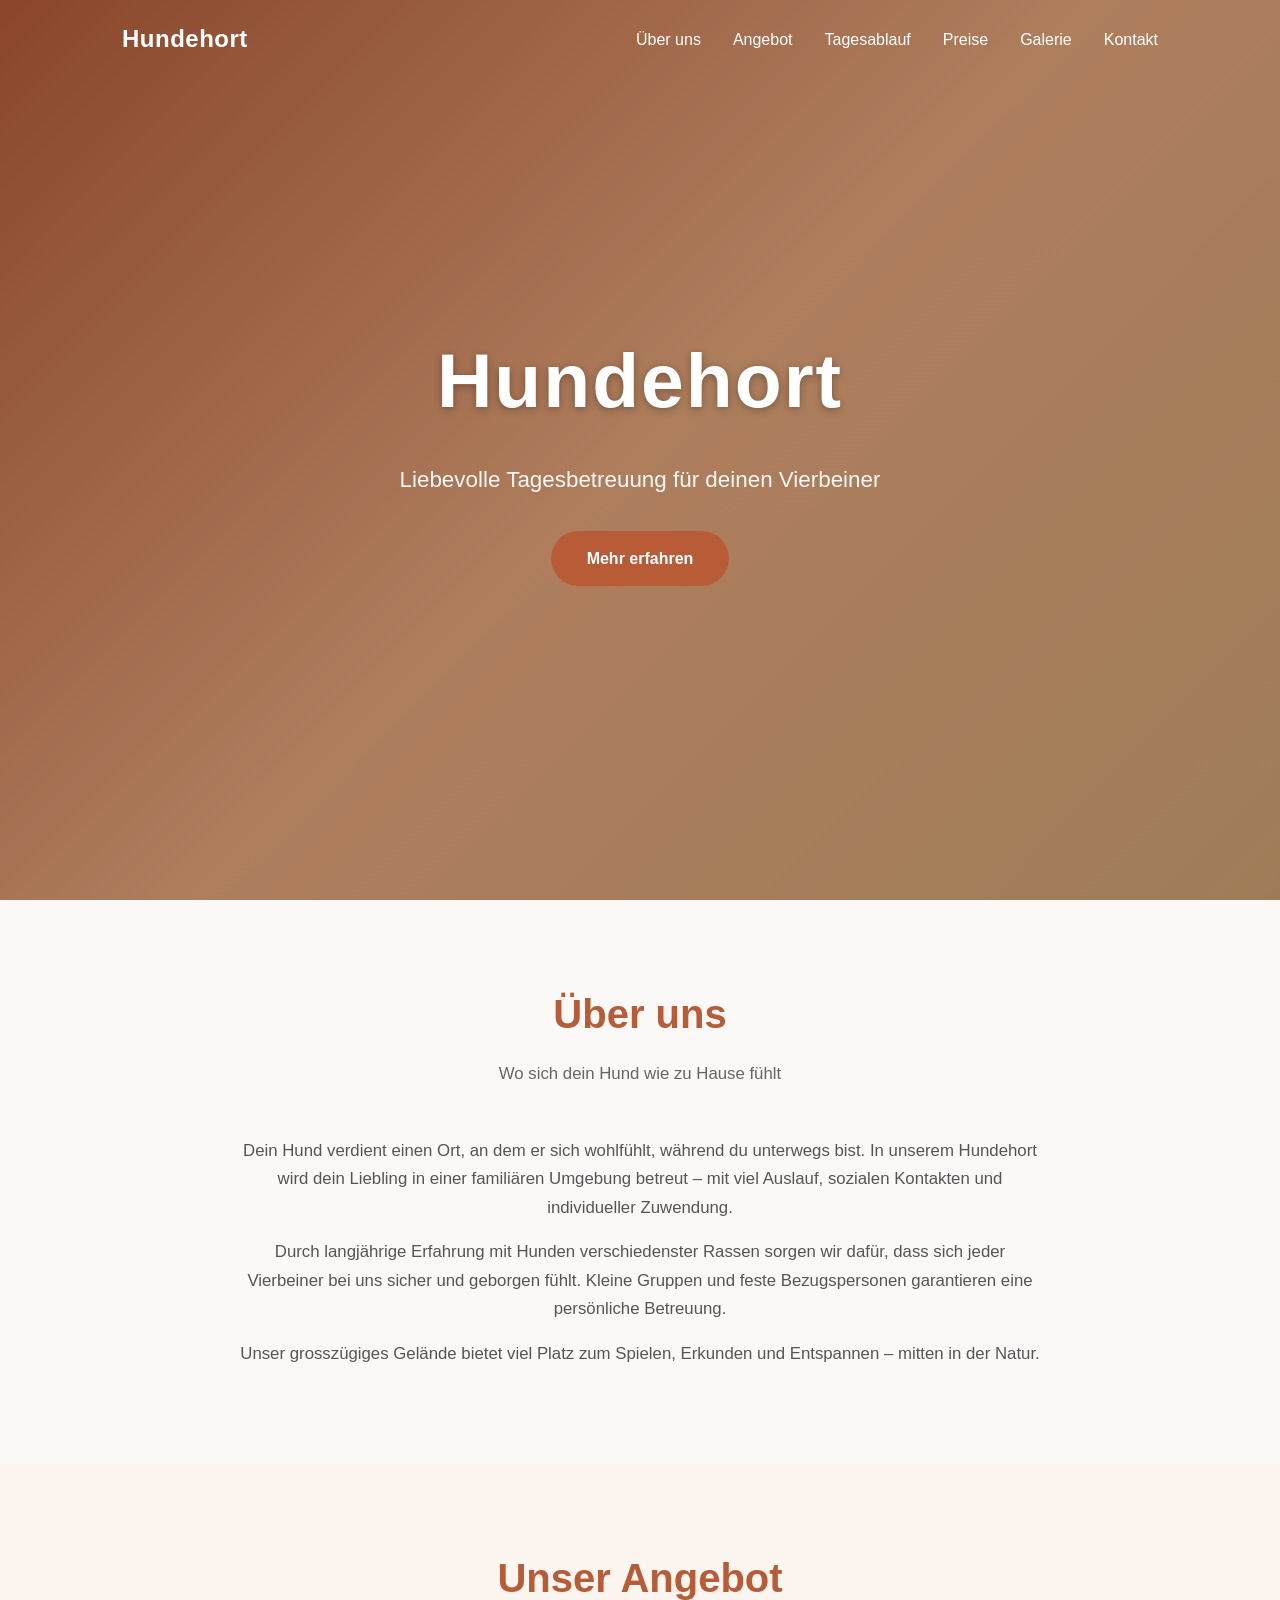
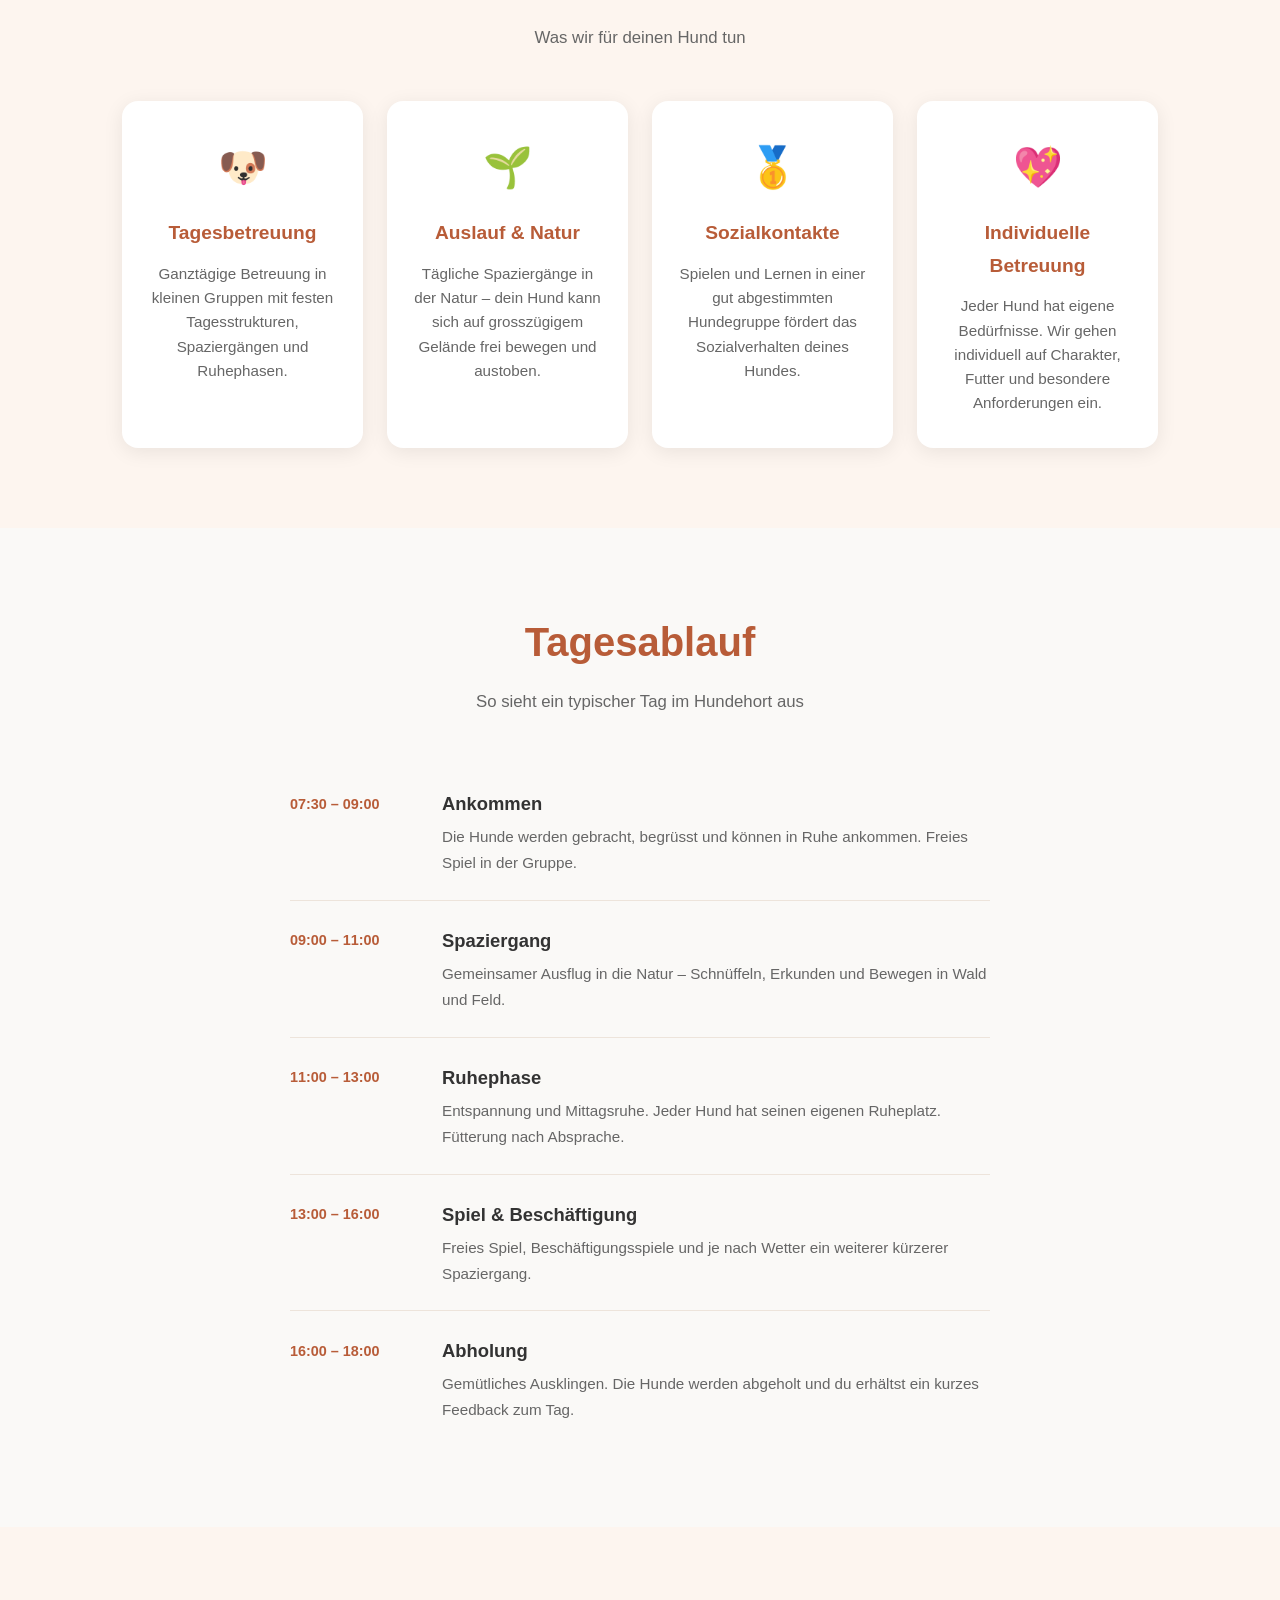
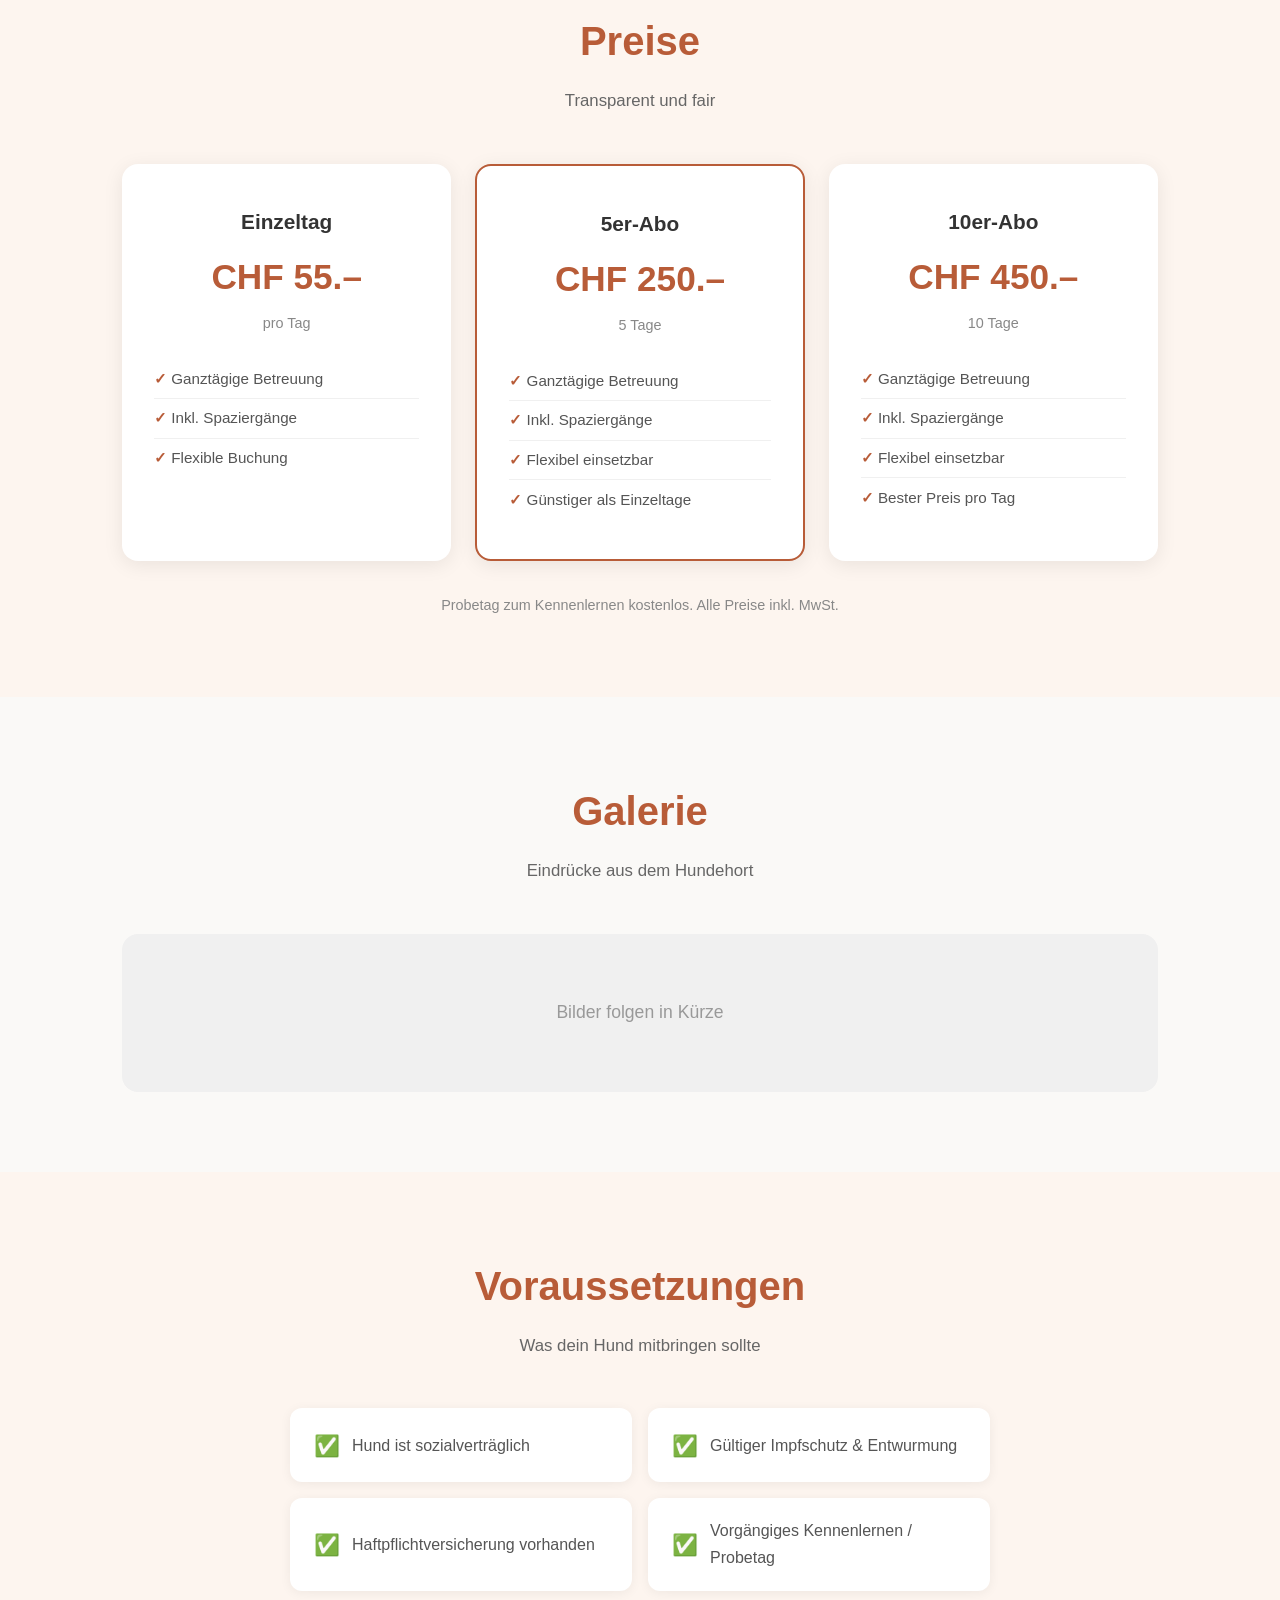
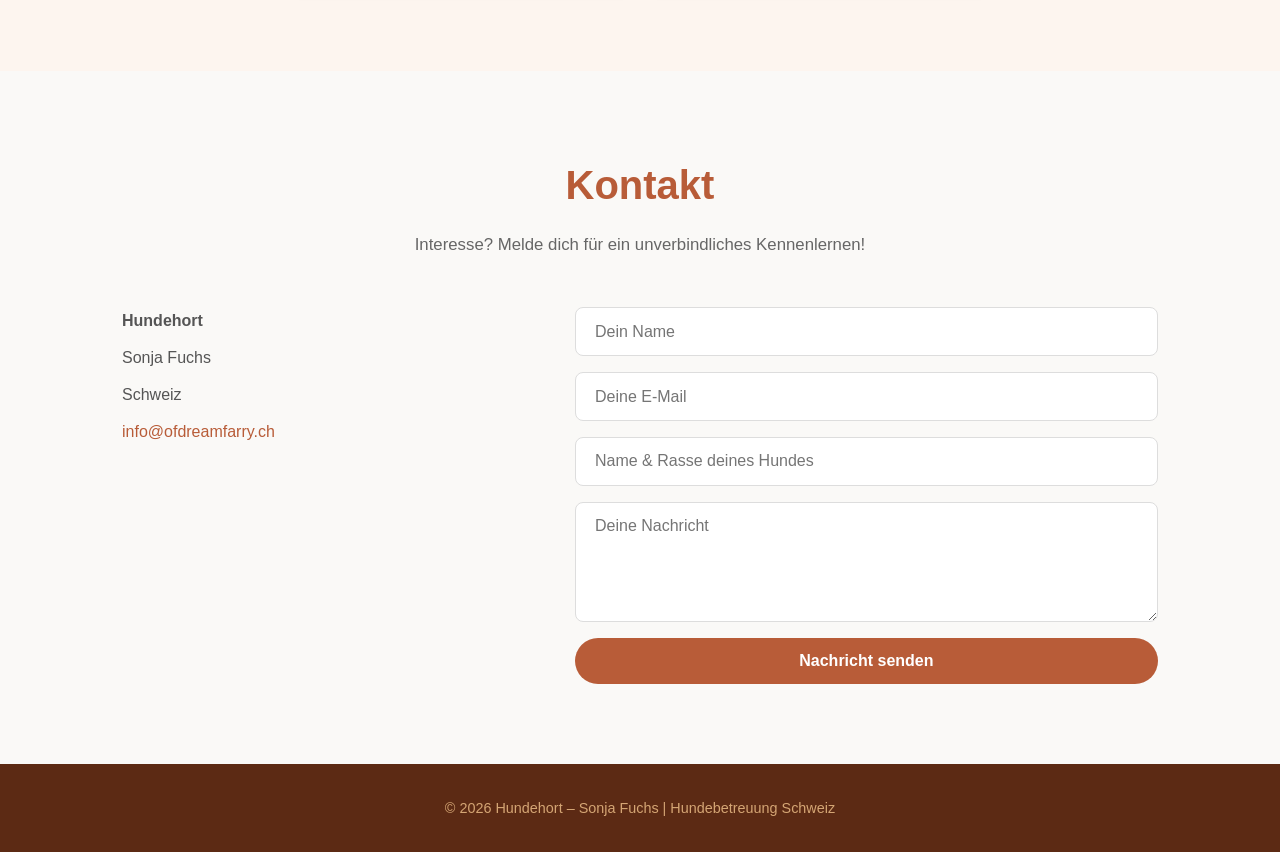
==== hundehort/index.html @ 0d42c830 "Hundehort als eigenständiges Projekt erstellt Hundehort-Sektion aus der Zucht-Website entfernt und s" ====
<!DOCTYPE html>
<html lang="de">
<head>
  <meta charset="UTF-8">
  <meta name="viewport" content="width=device-width, initial-scale=1.0">
  <title>Hundehort – Liebevolle Tagesbetreuung für Hunde</title>
  <link rel="stylesheet" href="style.css">
</head>
<body>

  <!-- Navigation -->
  <header id="header">
    <nav>
      <a href="#home" class="logo">Hundehort</a>
      <button class="menu-toggle" onclick="toggleMenu()">&#9776;</button>
      <ul id="nav-menu">
        <li><a href="#ueber-uns" onclick="closeMenu()">Über uns</a></li>
        <li><a href="#angebot" onclick="closeMenu()">Angebot</a></li>
        <li><a href="#tagesablauf" onclick="closeMenu()">Tagesablauf</a></li>
        <li><a href="#preise" onclick="closeMenu()">Preise</a></li>
        <li><a href="#galerie" onclick="closeMenu()">Galerie</a></li>
        <li><a href="#kontakt" onclick="closeMenu()">Kontakt</a></li>
      </ul>
    </nav>
  </header>

  <!-- Hero -->
  <section id="home" class="hero">
    <div class="hero-overlay"></div>
    <div class="hero-content">
      <h1>Hundehort</h1>
      <p>Liebevolle Tagesbetreuung für deinen Vierbeiner</p>
      <a href="#ueber-uns" class="btn">Mehr erfahren</a>
    </div>
  </section>

  <!-- Über uns -->
  <section id="ueber-uns">
    <div class="container">
      <h2 class="section-title">Über uns</h2>
      <p class="section-subtitle">Wo sich dein Hund wie zu Hause fühlt</p>
      <div class="ueber-uns-content">
        <p>Dein Hund verdient einen Ort, an dem er sich wohlfühlt, während du unterwegs bist. In unserem Hundehort wird dein Liebling in einer familiären Umgebung betreut – mit viel Auslauf, sozialen Kontakten und individueller Zuwendung.</p>
        <p>Durch langjährige Erfahrung mit Hunden verschiedenster Rassen sorgen wir dafür, dass sich jeder Vierbeiner bei uns sicher und geborgen fühlt. Kleine Gruppen und feste Bezugspersonen garantieren eine persönliche Betreuung.</p>
        <p>Unser grosszügiges Gelände bietet viel Platz zum Spielen, Erkunden und Entspannen – mitten in der Natur.</p>
      </div>
    </div>
  </section>

  <!-- Angebot -->
  <section id="angebot" class="bg-light">
    <div class="container">
      <h2 class="section-title">Unser Angebot</h2>
      <p class="section-subtitle">Was wir für deinen Hund tun</p>
      <div class="angebote-grid">

        <div class="angebot-karte">
          <div class="angebot-icon">&#128054;</div>
          <h3>Tagesbetreuung</h3>
          <p>Ganztägige Betreuung in kleinen Gruppen mit festen Tagesstrukturen, Spaziergängen und Ruhephasen.</p>
        </div>

        <div class="angebot-karte">
          <div class="angebot-icon">&#127793;</div>
          <h3>Auslauf &amp; Natur</h3>
          <p>Tägliche Spaziergänge in der Natur – dein Hund kann sich auf grosszügigem Gelände frei bewegen und austoben.</p>
        </div>

        <div class="angebot-karte">
          <div class="angebot-icon">&#129351;</div>
          <h3>Sozialkontakte</h3>
          <p>Spielen und Lernen in einer gut abgestimmten Hundegruppe fördert das Sozialverhalten deines Hundes.</p>
        </div>

        <div class="angebot-karte">
          <div class="angebot-icon">&#128150;</div>
          <h3>Individuelle Betreuung</h3>
          <p>Jeder Hund hat eigene Bedürfnisse. Wir gehen individuell auf Charakter, Futter und besondere Anforderungen ein.</p>
        </div>

      </div>
    </div>
  </section>

  <!-- Tagesablauf -->
  <section id="tagesablauf">
    <div class="container">
      <h2 class="section-title">Tagesablauf</h2>
      <p class="section-subtitle">So sieht ein typischer Tag im Hundehort aus</p>
      <div class="tagesablauf-timeline">

        <div class="zeit-block">
          <div class="zeit">07:30 – 09:00</div>
          <div class="zeit-inhalt">
            <h3>Ankommen</h3>
            <p>Die Hunde werden gebracht, begrüsst und können in Ruhe ankommen. Freies Spiel in der Gruppe.</p>
          </div>
        </div>

        <div class="zeit-block">
          <div class="zeit">09:00 – 11:00</div>
          <div class="zeit-inhalt">
            <h3>Spaziergang</h3>
            <p>Gemeinsamer Ausflug in die Natur – Schnüffeln, Erkunden und Bewegen in Wald und Feld.</p>
          </div>
        </div>

        <div class="zeit-block">
          <div class="zeit">11:00 – 13:00</div>
          <div class="zeit-inhalt">
            <h3>Ruhephase</h3>
            <p>Entspannung und Mittagsruhe. Jeder Hund hat seinen eigenen Ruheplatz. Fütterung nach Absprache.</p>
          </div>
        </div>

        <div class="zeit-block">
          <div class="zeit">13:00 – 16:00</div>
          <div class="zeit-inhalt">
            <h3>Spiel &amp; Beschäftigung</h3>
            <p>Freies Spiel, Beschäftigungsspiele und je nach Wetter ein weiterer kürzerer Spaziergang.</p>
          </div>
        </div>

        <div class="zeit-block">
          <div class="zeit">16:00 – 18:00</div>
          <div class="zeit-inhalt">
            <h3>Abholung</h3>
            <p>Gemütliches Ausklingen. Die Hunde werden abgeholt und du erhältst ein kurzes Feedback zum Tag.</p>
          </div>
        </div>

      </div>
    </div>
  </section>

  <!-- Preise -->
  <section id="preise" class="bg-light">
    <div class="container">
      <h2 class="section-title">Preise</h2>
      <p class="section-subtitle">Transparent und fair</p>
      <div class="preise-grid">

        <div class="preis-karte">
          <h3>Einzeltag</h3>
          <div class="preis">CHF 55.–</div>
          <p>pro Tag</p>
          <ul>
            <li>Ganztägige Betreuung</li>
            <li>Inkl. Spaziergänge</li>
            <li>Flexible Buchung</li>
          </ul>
        </div>

        <div class="preis-karte hervorgehoben">
          <h3>5er-Abo</h3>
          <div class="preis">CHF 250.–</div>
          <p>5 Tage</p>
          <ul>
            <li>Ganztägige Betreuung</li>
            <li>Inkl. Spaziergänge</li>
            <li>Flexibel einsetzbar</li>
            <li>Günstiger als Einzeltage</li>
          </ul>
        </div>

        <div class="preis-karte">
          <h3>10er-Abo</h3>
          <div class="preis">CHF 450.–</div>
          <p>10 Tage</p>
          <ul>
            <li>Ganztägige Betreuung</li>
            <li>Inkl. Spaziergänge</li>
            <li>Flexibel einsetzbar</li>
            <li>Bester Preis pro Tag</li>
          </ul>
        </div>

      </div>
      <p class="preise-hinweis">Probetag zum Kennenlernen kostenlos. Alle Preise inkl. MwSt.</p>
    </div>
  </section>

  <!-- Galerie -->
  <section id="galerie">
    <div class="container">
      <h2 class="section-title">Galerie</h2>
      <p class="section-subtitle">Eindrücke aus dem Hundehort</p>
      <div class="galerie-platzhalter">
        <p>Bilder folgen in Kürze</p>
      </div>
    </div>
  </section>

  <!-- Voraussetzungen -->
  <section id="voraussetzungen" class="bg-light">
    <div class="container">
      <h2 class="section-title">Voraussetzungen</h2>
      <p class="section-subtitle">Was dein Hund mitbringen sollte</p>
      <div class="voraussetzungen-grid">

        <div class="voraussetzung-item">
          <div class="voraussetzung-icon">&#9989;</div>
          <p>Hund ist sozialverträglich</p>
        </div>

        <div class="voraussetzung-item">
          <div class="voraussetzung-icon">&#9989;</div>
          <p>Gültiger Impfschutz &amp; Entwurmung</p>
        </div>

        <div class="voraussetzung-item">
          <div class="voraussetzung-icon">&#9989;</div>
          <p>Haftpflichtversicherung vorhanden</p>
        </div>

        <div class="voraussetzung-item">
          <div class="voraussetzung-icon">&#9989;</div>
          <p>Vorgängiges Kennenlernen / Probetag</p>
        </div>

      </div>
    </div>
  </section>

  <!-- Kontakt -->
  <section id="kontakt">
    <div class="container">
      <h2 class="section-title">Kontakt</h2>
      <p class="section-subtitle">Interesse? Melde dich für ein unverbindliches Kennenlernen!</p>
      <div class="kontakt-box">
        <div class="kontakt-info">
          <p><strong>Hundehort</strong></p>
          <p>Sonja Fuchs</p>
          <p>Schweiz</p>
          <p><a href="mailto:info@ofdreamfarry.ch">info@ofdreamfarry.ch</a></p>
        </div>
        <form class="kontakt-formular" onsubmit="return false;">
          <input type="text" placeholder="Dein Name" required>
          <input type="email" placeholder="Deine E-Mail" required>
          <input type="text" placeholder="Name &amp; Rasse deines Hundes">
          <textarea placeholder="Deine Nachricht" rows="5" required></textarea>
          <button type="submit" class="btn">Nachricht senden</button>
        </form>
      </div>
    </div>
  </section>

  <!-- Footer -->
  <footer>
    <p>&copy; 2026 Hundehort – Sonja Fuchs | Hundebetreuung Schweiz</p>
  </footer>

  <script>
    // Sticky header
    window.addEventListener('scroll', () => {
      const header = document.getElementById('header');
      header.classList.toggle('scrolled', window.scrollY > 50);
    });

    // Mobile menu
    function toggleMenu() {
      document.getElementById('nav-menu').classList.toggle('open');
    }
    function closeMenu() {
      document.getElementById('nav-menu').classList.remove('open');
    }

    // Smooth scroll
    document.querySelectorAll('a[href^="#"]').forEach(a => {
      a.addEventListener('click', e => {
        e.preventDefault();
        const target = document.querySelector(a.getAttribute('href'));
        if (target) target.scrollIntoView({ behavior: 'smooth' });
      });
    });
  </script>

</body>
</html>
---- hundehort/style.css ----
/* Reset & Grundlagen */
* {
  margin: 0;
  padding: 0;
  box-sizing: border-box;
}

html {
  scroll-behavior: smooth;
}

body {
  font-family: -apple-system, BlinkMacSystemFont, "Segoe UI", sans-serif;
  color: #333;
  line-height: 1.7;
  background: #faf9f7;
}

/* ===== NAVIGATION ===== */
#header {
  position: fixed;
  top: 0;
  width: 100%;
  z-index: 1000;
  background: transparent;
  transition: background 0.3s, box-shadow 0.3s;
}

#header.scrolled {
  background: #fff;
  box-shadow: 0 2px 12px rgba(0,0,0,0.1);
}

nav {
  max-width: 1100px;
  margin: 0 auto;
  padding: 1.2rem 2rem;
  display: flex;
  justify-content: space-between;
  align-items: center;
}

.logo {
  font-size: 1.5rem;
  font-weight: 700;
  color: #fff;
  text-decoration: none;
  letter-spacing: 0.5px;
  transition: color 0.3s;
}

#header.scrolled .logo {
  color: #b85c38;
}

nav ul {
  list-style: none;
  display: flex;
  gap: 2rem;
}

nav ul a {
  text-decoration: none;
  color: #fff;
  font-weight: 500;
  transition: color 0.3s;
}

#header.scrolled nav ul a {
  color: #444;
}

nav ul a:hover {
  color: #e8a87c;
}

#header.scrolled nav ul a:hover {
  color: #b85c38;
}

.menu-toggle {
  display: none;
  background: none;
  border: none;
  font-size: 1.8rem;
  color: #fff;
  cursor: pointer;
}

#header.scrolled .menu-toggle {
  color: #333;
}

/* ===== HERO ===== */
.hero {
  position: relative;
  height: 100vh;
  min-height: 500px;
  background: linear-gradient(135deg, #b85c38 0%, #e8a87c 50%, #d4a574 100%);
  display: flex;
  align-items: center;
  justify-content: center;
  text-align: center;
}

.hero-overlay {
  position: absolute;
  inset: 0;
  background: rgba(0, 0, 0, 0.25);
}

.hero-content {
  position: relative;
  z-index: 1;
  color: #fff;
  padding: 2rem;
}

.hero-content h1 {
  font-size: clamp(2.5rem, 6vw, 5rem);
  font-weight: 700;
  letter-spacing: 2px;
  margin-bottom: 1rem;
  text-shadow: 0 2px 8px rgba(0,0,0,0.3);
}

.hero-content p {
  font-size: clamp(1rem, 2.5vw, 1.4rem);
  margin-bottom: 2rem;
  opacity: 0.95;
}

.btn {
  display: inline-block;
  background: #b85c38;
  color: #fff;
  padding: 0.85rem 2.2rem;
  border-radius: 50px;
  text-decoration: none;
  font-weight: 600;
  font-size: 1rem;
  border: none;
  cursor: pointer;
  transition: background 0.2s, transform 0.2s;
}

.btn:hover {
  background: #8b4128;
  transform: translateY(-2px);
}

/* ===== ALLGEMEIN ===== */
.container {
  max-width: 1100px;
  margin: 0 auto;
  padding: 5rem 2rem;
}

.bg-light {
  background: #fdf5ef;
}

.section-title {
  font-size: clamp(1.8rem, 4vw, 2.5rem);
  color: #b85c38;
  margin-bottom: 0.75rem;
  text-align: center;
}

.section-subtitle {
  text-align: center;
  color: #666;
  margin-bottom: 3rem;
  font-size: 1.05rem;
}

/* ===== ÜBER UNS ===== */
.ueber-uns-content {
  max-width: 800px;
  margin: 0 auto;
  text-align: center;
}

.ueber-uns-content p {
  color: #555;
  font-size: 1.05rem;
  margin-bottom: 1rem;
}

/* ===== ANGEBOT ===== */
.angebote-grid {
  display: grid;
  grid-template-columns: repeat(auto-fit, minmax(240px, 1fr));
  gap: 1.5rem;
}

.angebot-karte {
  background: #fff;
  border-radius: 16px;
  padding: 2rem 1.5rem;
  text-align: center;
  box-shadow: 0 4px 20px rgba(0,0,0,0.08);
  transition: transform 0.2s, box-shadow 0.2s;
}

.angebot-karte:hover {
  transform: translateY(-4px);
  box-shadow: 0 8px 32px rgba(184,92,56,0.15);
}

.angebot-icon {
  font-size: 2.5rem;
  margin-bottom: 1rem;
}

.angebot-karte h3 {
  font-size: 1.2rem;
  color: #b85c38;
  margin-bottom: 0.75rem;
}

.angebot-karte p {
  color: #666;
  font-size: 0.95rem;
  line-height: 1.6;
}

/* ===== TAGESABLAUF ===== */
.tagesablauf-timeline {
  max-width: 700px;
  margin: 0 auto;
}

.zeit-block {
  display: flex;
  gap: 2rem;
  padding: 1.5rem 0;
  border-bottom: 1px solid #ede4db;
}

.zeit-block:last-child {
  border-bottom: none;
}

.zeit {
  min-width: 120px;
  font-size: 0.9rem;
  font-weight: 700;
  color: #b85c38;
  padding-top: 0.2rem;
}

.zeit-inhalt h3 {
  font-size: 1.15rem;
  color: #333;
  margin-bottom: 0.3rem;
}

.zeit-inhalt p {
  color: #666;
  font-size: 0.95rem;
}

/* ===== PREISE ===== */
.preise-grid {
  display: grid;
  grid-template-columns: repeat(auto-fit, minmax(260px, 1fr));
  gap: 1.5rem;
  margin-bottom: 2rem;
}

.preis-karte {
  background: #fff;
  border-radius: 16px;
  padding: 2.5rem 2rem;
  text-align: center;
  box-shadow: 0 4px 20px rgba(0,0,0,0.08);
  transition: transform 0.2s;
}

.preis-karte:hover {
  transform: translateY(-4px);
}

.preis-karte.hervorgehoben {
  border: 2px solid #b85c38;
  position: relative;
}

.preis-karte h3 {
  font-size: 1.3rem;
  color: #333;
  margin-bottom: 0.5rem;
}

.preis {
  font-size: 2.2rem;
  font-weight: 700;
  color: #b85c38;
  margin-bottom: 0.25rem;
}

.preis-karte > p {
  color: #888;
  font-size: 0.9rem;
  margin-bottom: 1.5rem;
}

.preis-karte ul {
  list-style: none;
  text-align: left;
}

.preis-karte li {
  padding: 0.4rem 0;
  color: #555;
  font-size: 0.95rem;
  border-bottom: 1px solid #f0f0f0;
}

.preis-karte li:last-child {
  border-bottom: none;
}

.preis-karte li::before {
  content: "✓ ";
  color: #b85c38;
  font-weight: 700;
}

.preise-hinweis {
  text-align: center;
  color: #888;
  font-size: 0.9rem;
}

/* ===== GALERIE ===== */
.galerie-platzhalter {
  text-align: center;
  padding: 4rem 2rem;
  background: #f0f0f0;
  border-radius: 16px;
  color: #999;
  font-size: 1.1rem;
}

/* ===== VORAUSSETZUNGEN ===== */
.voraussetzungen-grid {
  display: grid;
  grid-template-columns: repeat(auto-fit, minmax(260px, 1fr));
  gap: 1rem;
  max-width: 700px;
  margin: 0 auto;
}

.voraussetzung-item {
  display: flex;
  align-items: center;
  gap: 0.75rem;
  background: #fff;
  padding: 1.2rem 1.5rem;
  border-radius: 12px;
  box-shadow: 0 2px 12px rgba(0,0,0,0.06);
}

.voraussetzung-icon {
  font-size: 1.3rem;
}

.voraussetzung-item p {
  color: #555;
  font-size: 1rem;
}

/* ===== KONTAKT ===== */
.kontakt-box {
  display: grid;
  grid-template-columns: 1fr 1.5fr;
  gap: 4rem;
  align-items: start;
}

.kontakt-info p {
  margin-bottom: 0.6rem;
  color: #555;
}

.kontakt-info a {
  color: #b85c38;
  text-decoration: none;
  font-weight: 500;
}

.kontakt-info a:hover {
  text-decoration: underline;
}

.kontakt-formular {
  display: flex;
  flex-direction: column;
  gap: 1rem;
}

.kontakt-formular input,
.kontakt-formular textarea {
  padding: 0.9rem 1.2rem;
  border: 1px solid #ddd;
  border-radius: 8px;
  font-size: 1rem;
  font-family: inherit;
  background: #fff;
  transition: border-color 0.2s;
}

.kontakt-formular input:focus,
.kontakt-formular textarea:focus {
  outline: none;
  border-color: #b85c38;
}

/* ===== FOOTER ===== */
footer {
  background: #5c2a14;
  color: #d4a574;
  text-align: center;
  padding: 2rem;
  font-size: 0.9rem;
}

/* ===== MOBILE ===== */
@media (max-width: 768px) {
  .menu-toggle {
    display: block;
  }

  nav ul {
    display: none;
    flex-direction: column;
    position: absolute;
    top: 100%;
    left: 0;
    width: 100%;
    background: #fff;
    padding: 1rem 0;
    box-shadow: 0 4px 12px rgba(0,0,0,0.1);
    gap: 0;
  }

  nav ul.open {
    display: flex;
  }

  nav ul li a {
    display: block;
    padding: 0.8rem 2rem;
    color: #333 !important;
  }

  nav ul li a:hover {
    background: #fdf5ef;
    color: #b85c38 !important;
  }

  .kontakt-box {
    grid-template-columns: 1fr;
    gap: 2rem;
  }

  .zeit-block {
    flex-direction: column;
    gap: 0.5rem;
  }

  .zeit {
    min-width: auto;
  }
}
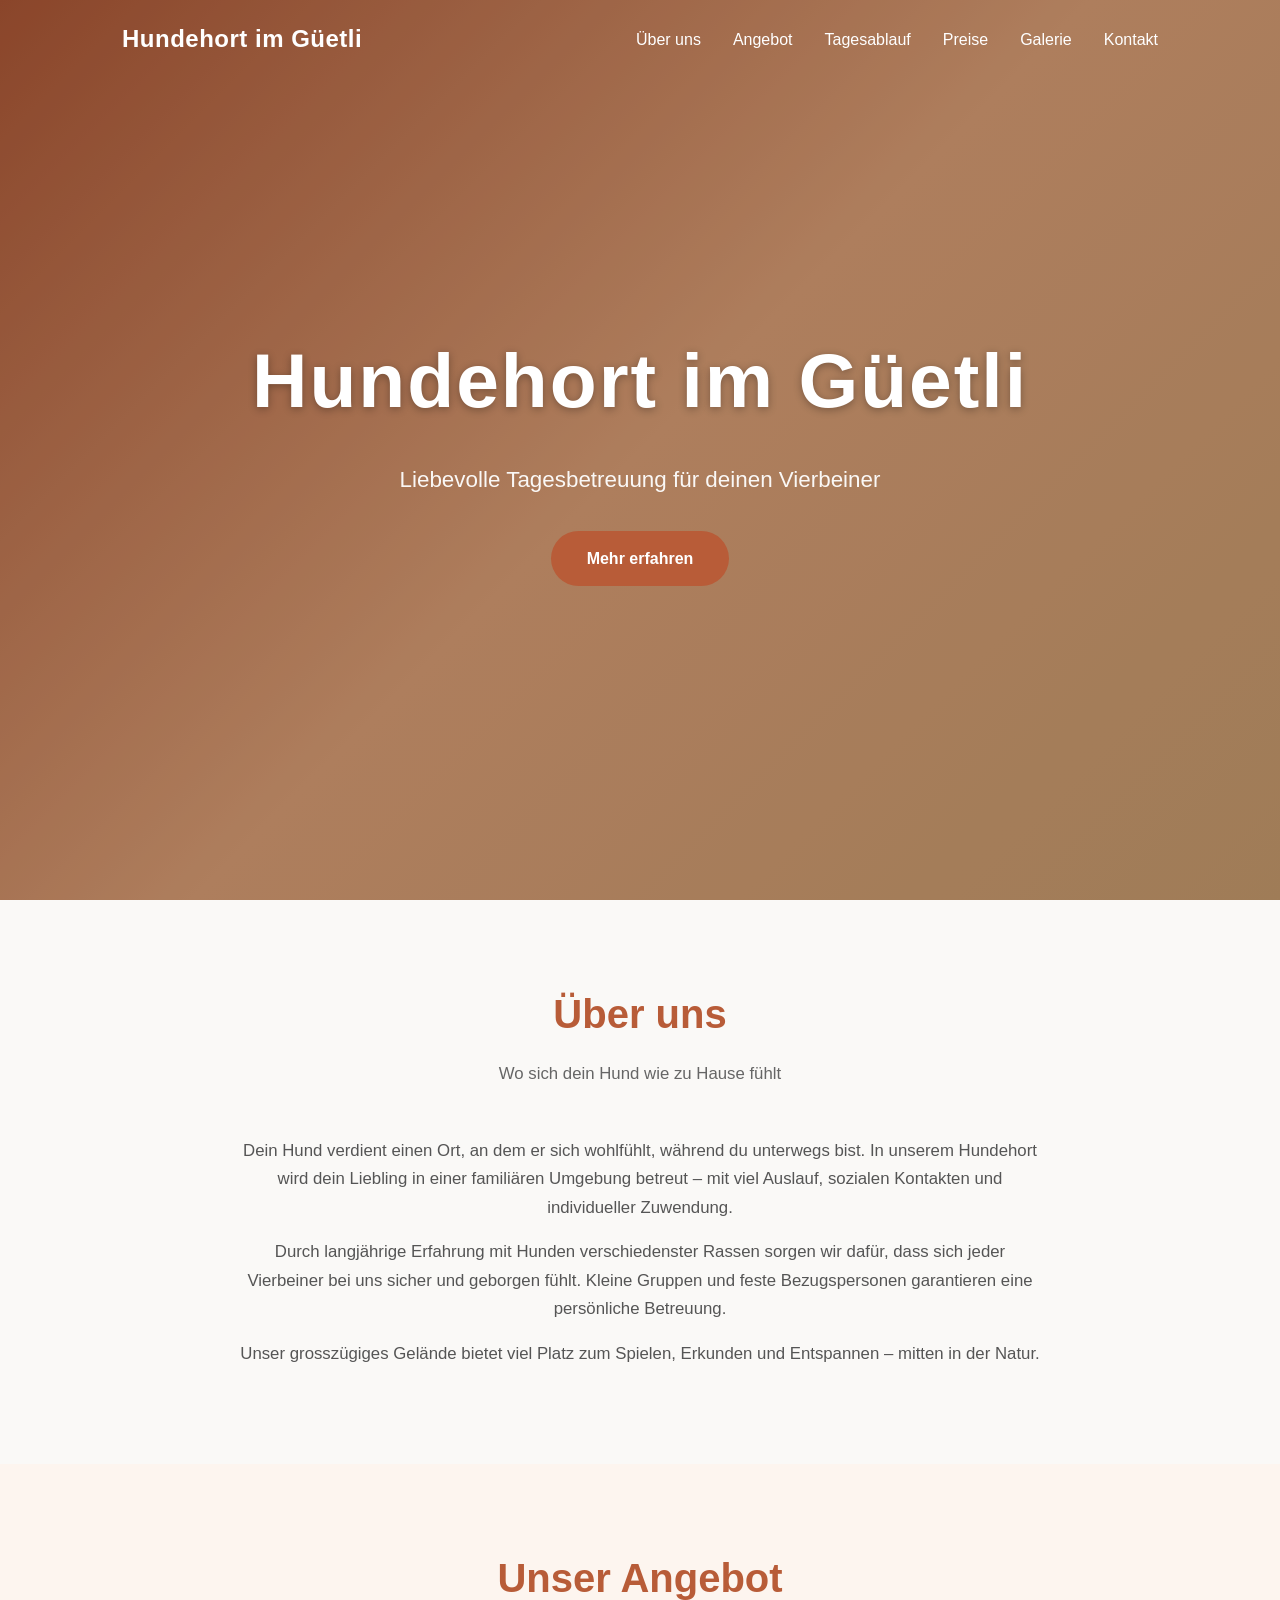
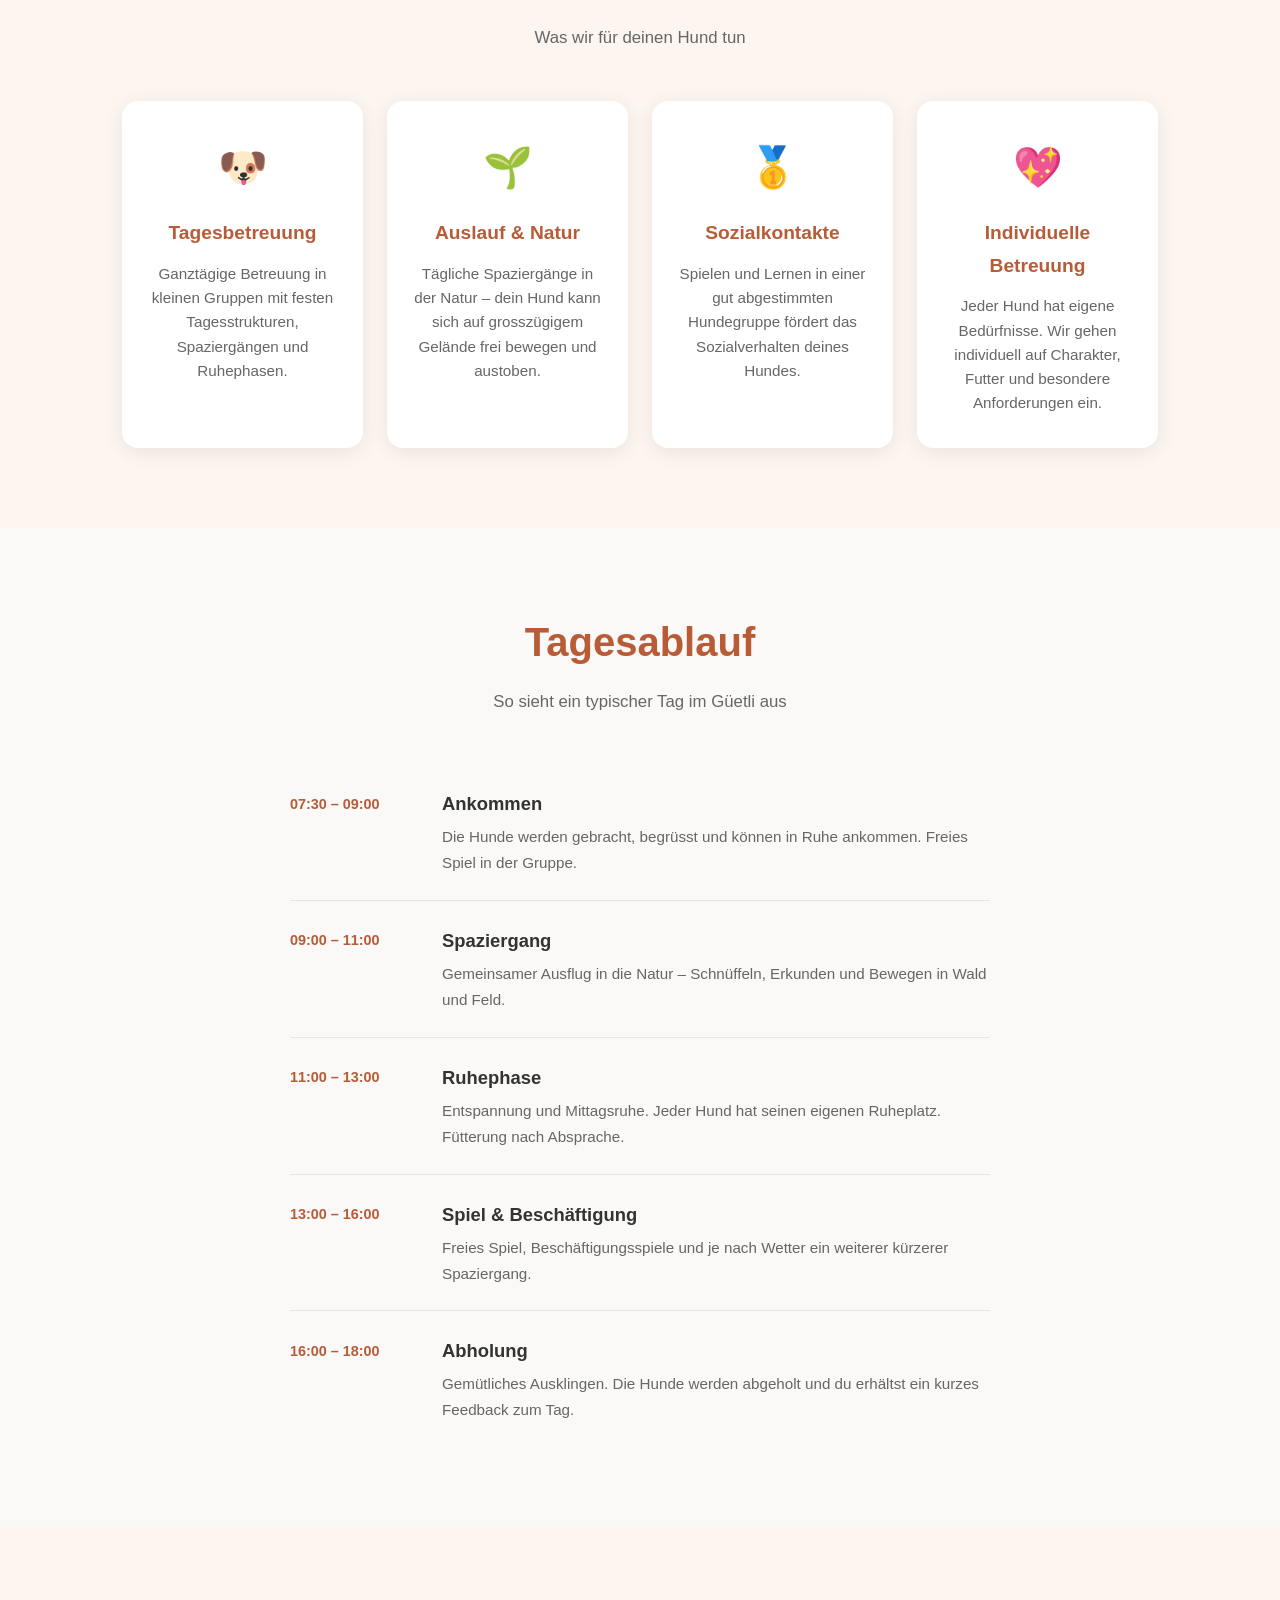
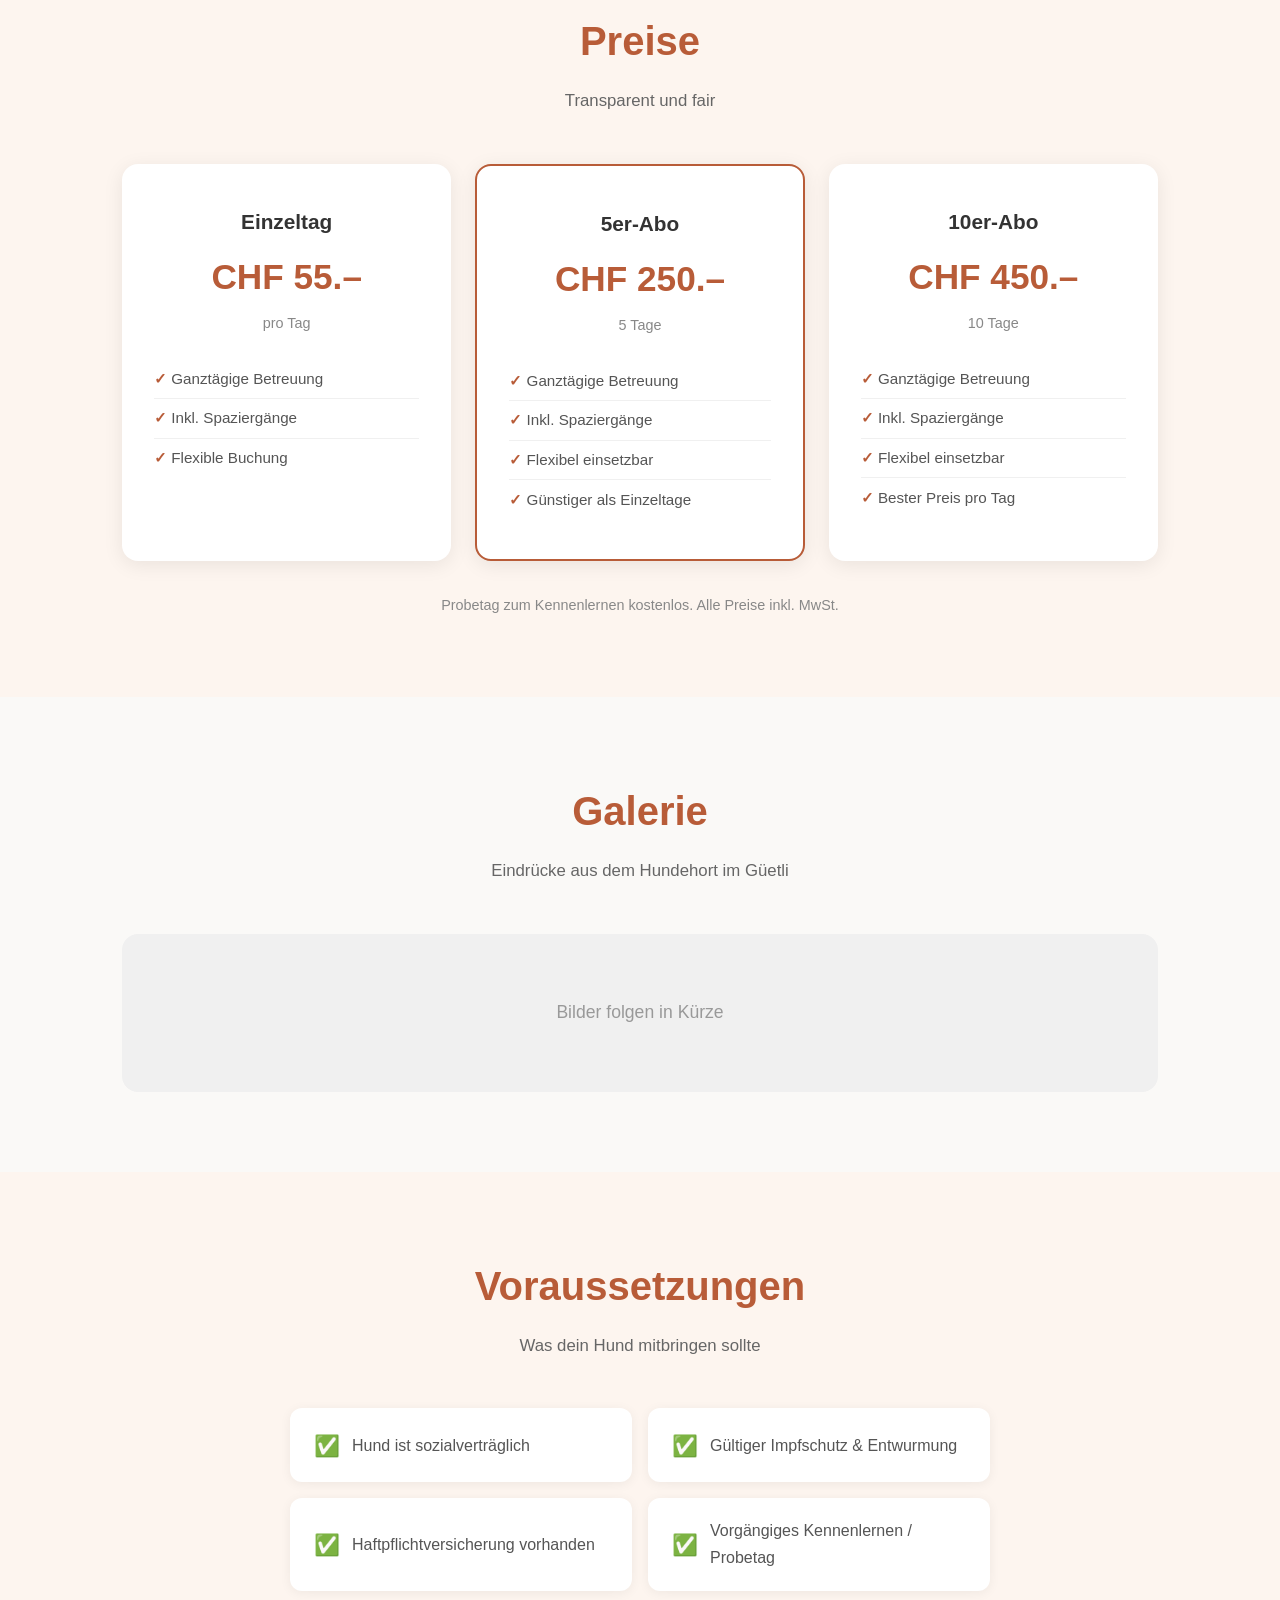
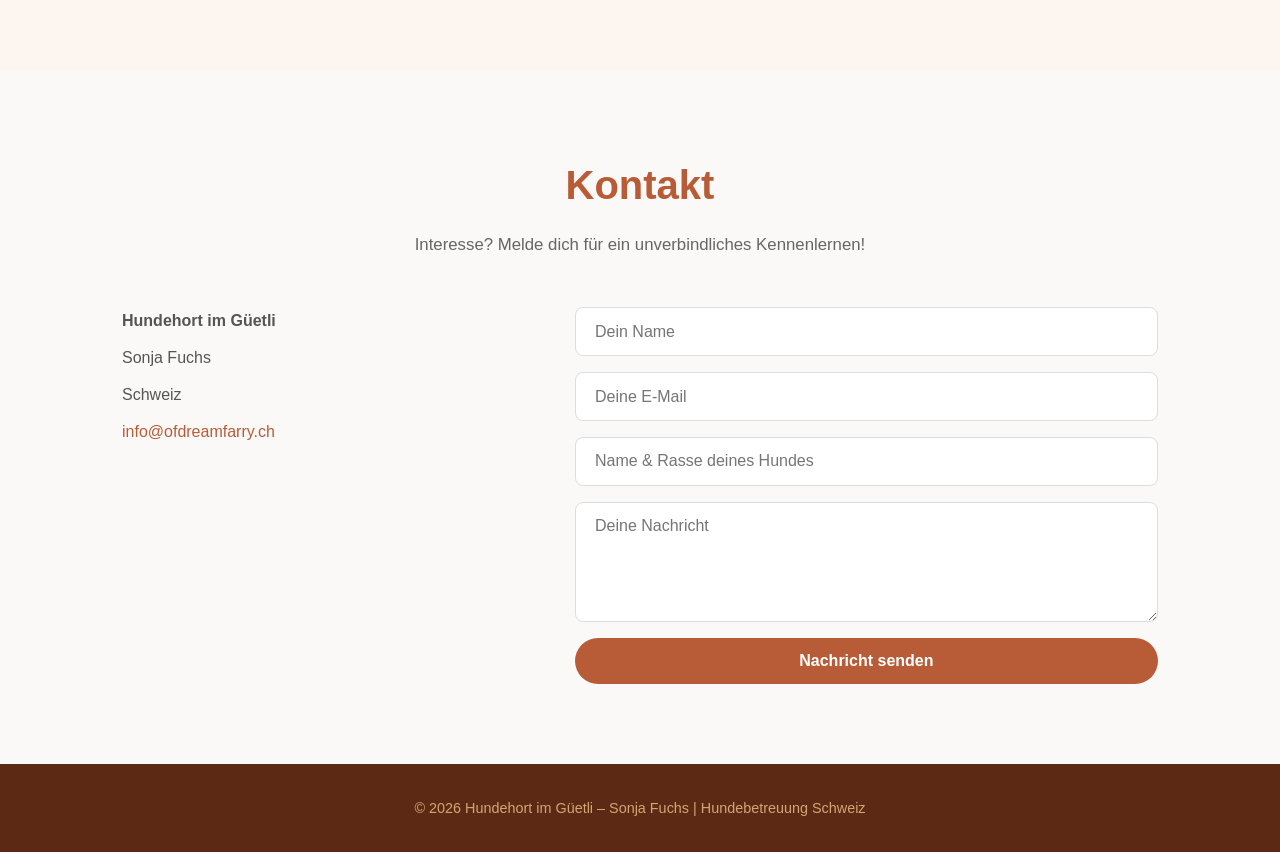
==== commit 868fbf22: "Hundehort umbenannt zu "Hundehort im Güetli" Name durchgängig aktualisiert: Titel, Logo, Hero, Galer" ====
--- a/hundehort/index.html
+++ b/hundehort/index.html
@@ -3,7 +3,7 @@
 <head>
   <meta charset="UTF-8">
   <meta name="viewport" content="width=device-width, initial-scale=1.0">
-  <title>Hundehort – Liebevolle Tagesbetreuung für Hunde</title>
+  <title>Hundehort im Güetli – Liebevolle Tagesbetreuung für Hunde</title>
   <link rel="stylesheet" href="style.css">
 </head>
 <body>
@@ -11,7 +11,7 @@
   <!-- Navigation -->
   <header id="header">
     <nav>
-      <a href="#home" class="logo">Hundehort</a>
+      <a href="#home" class="logo">Hundehort im Güetli</a>
       <button class="menu-toggle" onclick="toggleMenu()">&#9776;</button>
       <ul id="nav-menu">
         <li><a href="#ueber-uns" onclick="closeMenu()">Über uns</a></li>
@@ -28,7 +28,7 @@
   <section id="home" class="hero">
     <div class="hero-overlay"></div>
     <div class="hero-content">
-      <h1>Hundehort</h1>
+      <h1>Hundehort im Güetli</h1>
       <p>Liebevolle Tagesbetreuung für deinen Vierbeiner</p>
       <a href="#ueber-uns" class="btn">Mehr erfahren</a>
     </div>
@@ -86,7 +86,7 @@
   <section id="tagesablauf">
     <div class="container">
       <h2 class="section-title">Tagesablauf</h2>
-      <p class="section-subtitle">So sieht ein typischer Tag im Hundehort aus</p>
+      <p class="section-subtitle">So sieht ein typischer Tag im Güetli aus</p>
       <div class="tagesablauf-timeline">
 
         <div class="zeit-block">
@@ -184,7 +184,7 @@
   <section id="galerie">
     <div class="container">
       <h2 class="section-title">Galerie</h2>
-      <p class="section-subtitle">Eindrücke aus dem Hundehort</p>
+      <p class="section-subtitle">Eindrücke aus dem Hundehort im Güetli</p>
       <div class="galerie-platzhalter">
         <p>Bilder folgen in Kürze</p>
       </div>
@@ -229,7 +229,7 @@
       <p class="section-subtitle">Interesse? Melde dich für ein unverbindliches Kennenlernen!</p>
       <div class="kontakt-box">
         <div class="kontakt-info">
-          <p><strong>Hundehort</strong></p>
+          <p><strong>Hundehort im Güetli</strong></p>
           <p>Sonja Fuchs</p>
           <p>Schweiz</p>
           <p><a href="mailto:info@ofdreamfarry.ch">info@ofdreamfarry.ch</a></p>
@@ -247,7 +247,7 @@
 
   <!-- Footer -->
   <footer>
-    <p>&copy; 2026 Hundehort – Sonja Fuchs | Hundebetreuung Schweiz</p>
+    <p>&copy; 2026 Hundehort im Güetli – Sonja Fuchs | Hundebetreuung Schweiz</p>
   </footer>
 
   <script>
